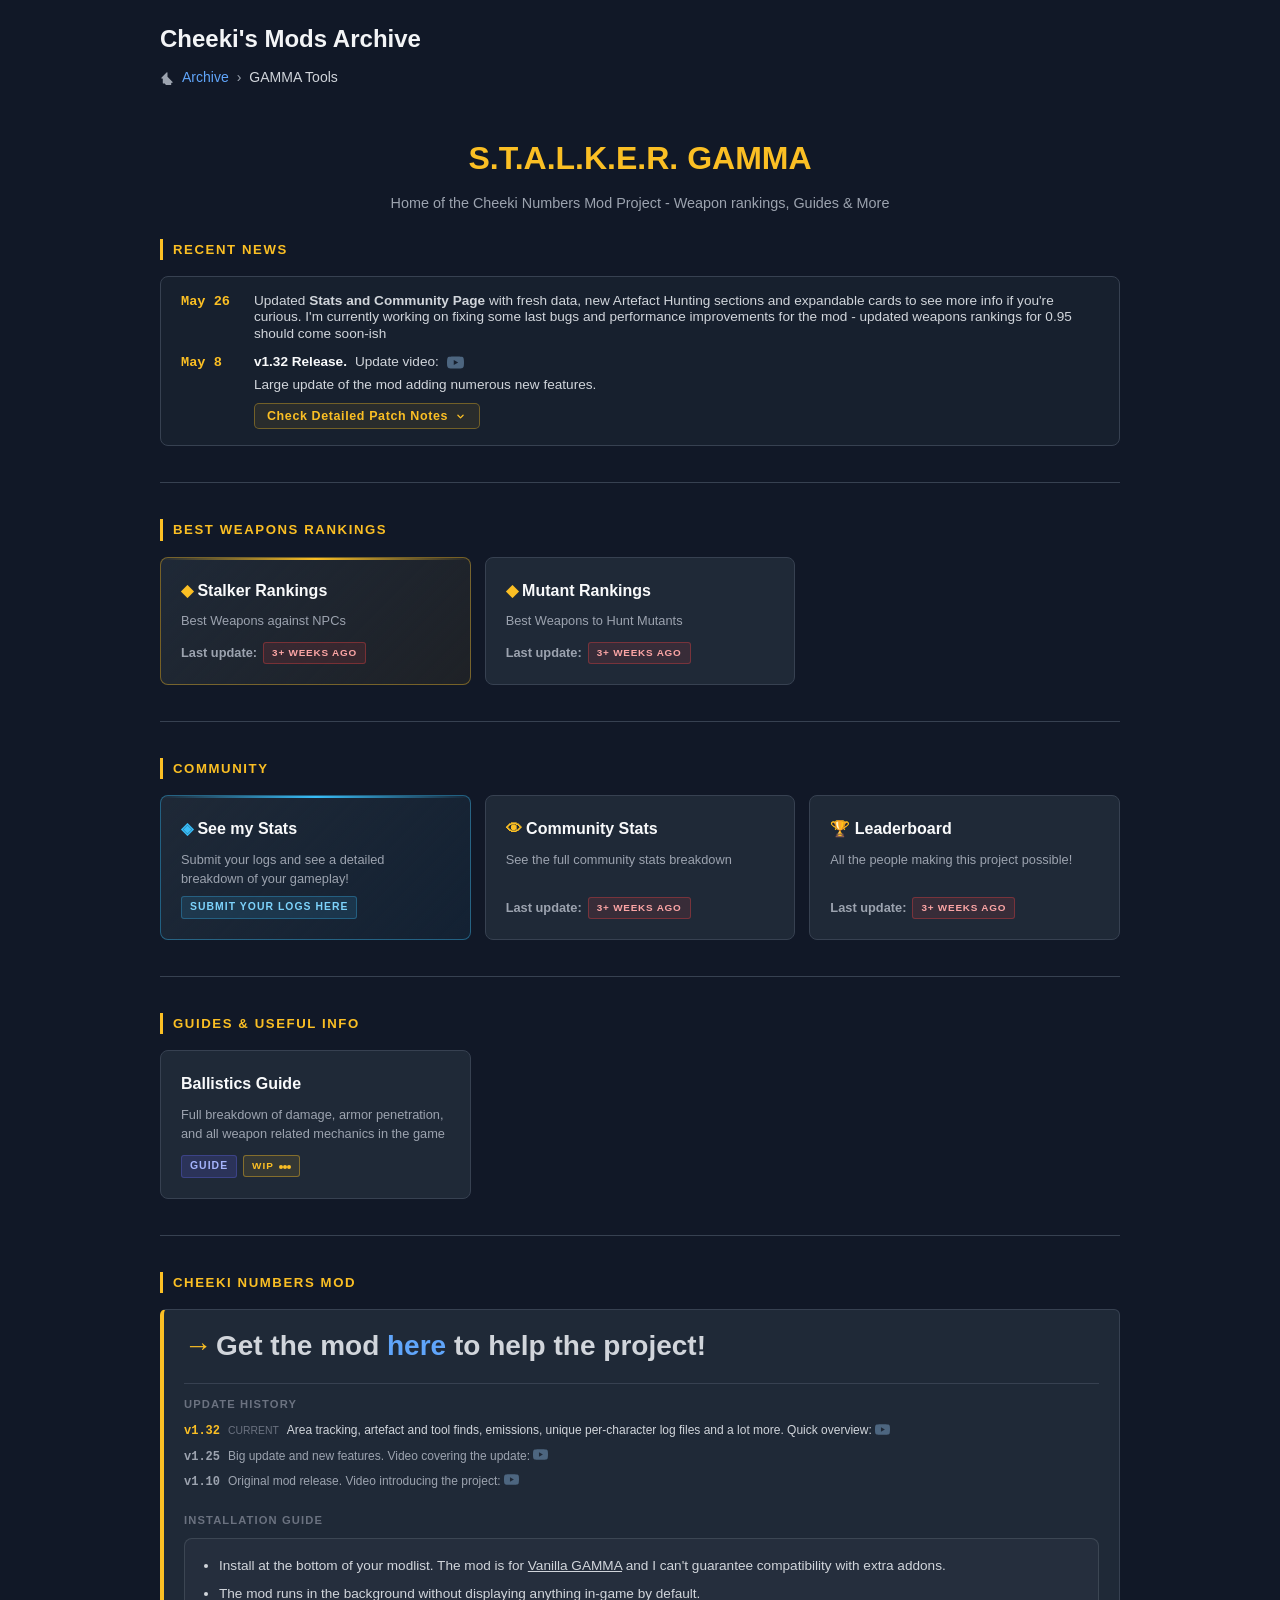
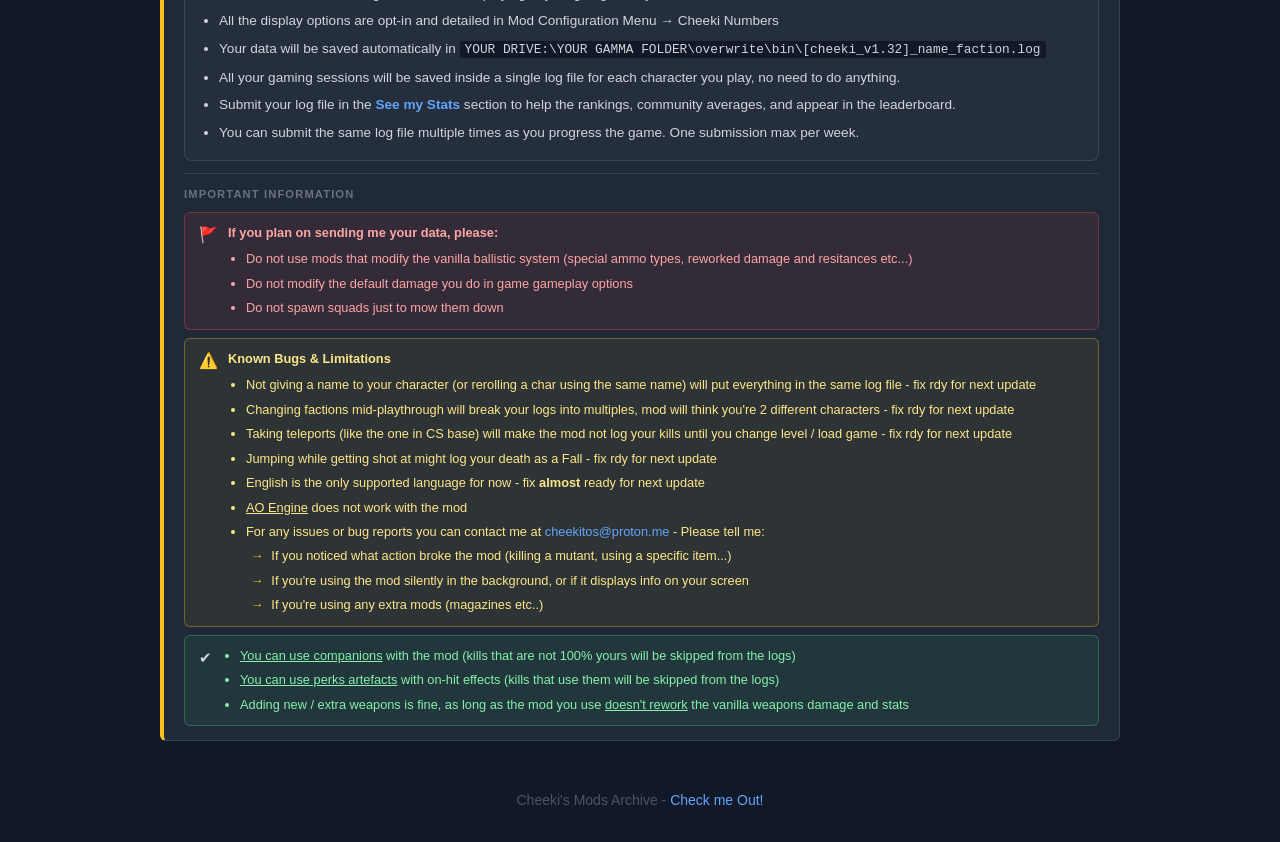
==== index.html @ b1bacf9c "Update index.html" ====
<!DOCTYPE html>

<!-- Update dates
     Line 469 – Stalker Rankings
     Line 476 – Mutant Rankings
     Line 498 – Community Stats
     Line 505 – Leaderboard -->

<html lang="en">
<head>
<meta charset="UTF-8">
<meta name="viewport" content="width=device-width, initial-scale=1.0">
<script>
  (function() {
    var url = new URL(window.location.href);
    if (!url.searchParams.has('v')) {
      url.searchParams.set('v', Date.now());
      window.location.replace(url.toString());
    }
  })();
</script>
<title>GAMMA Tools | Cheeki's Mods Archive</title>
<style>
  *, *::before, *::after { box-sizing: border-box; margin: 0; padding: 0; }

  html { scroll-behavior: smooth; }

  body {
    background: #111827;
    color: #f3f4f6;
    font-family: -apple-system, BlinkMacSystemFont, 'Segoe UI', Roboto, sans-serif;
    font-size: 14px;
    line-height: 1.6;
    min-height: 100vh;
    padding: 20px;
  }

  a { color: #60a5fa; text-decoration: none; transition: color 0.2s; }
  a:hover { color: #93c5fd; }

  .container { max-width: 960px; margin: 0 auto; }

  /* Site header */
  .page-header {
    display: flex;
    justify-content: space-between;
    align-items: center;
    margin-bottom: 8px;
    gap: 12px;
    flex-wrap: wrap;
  }
  .site-title {
    font-size: 1.5rem;
    font-weight: bold;
    color: #f3f4f6;
    text-decoration: none;
    transition: color 0.2s;
  }
  .site-title:hover { color: #fbbf24; }

  /* Breadcrumb */
  .breadcrumb {
    display: flex;
    align-items: center;
    gap: 8px;
    font-size: 0.875rem;
    margin-bottom: 24px;
    color: #9ca3af;
  }
  .breadcrumb a { color: #60a5fa; }
  .breadcrumb-sep { color: #9ca3af; }

  /* Hero */
  .hero {
    text-align: center;
    padding: 20px 0 24px;
  }
  .hero-title {
    font-size: 2rem;
    font-weight: bold;
    color: #fbbf24;
    margin-bottom: 8px;
  }
  .hero-sub {
    color: #9ca3af;
    font-size: 0.9rem;
    max-width: 500px;
    margin: 0 auto;
  }

  /* Section label */
  .section-label {
    font-size: 0.825rem;
    font-weight: 700;
    letter-spacing: 0.12em;
    text-transform: uppercase;
    color: #fbbf24;
    border-left: 3px solid #fbbf24;
    padding-left: 10px;
    margin-bottom: 16px;
  }

  .section-divider { border: none; border-top: 1px solid #374151; margin: 36px 0; }

  /* News Box */
  .news-box {
    background: rgba(31, 41, 55, 0.5);
    border: 1px solid #374151;
    border-radius: 8px;
    padding: 16px 20px;
    margin-bottom: 24px;
  }
  .news-list {
    list-style: none;
    display: grid;
    grid-template-columns: max-content 1fr; 
    gap: 12px 24px;
    align-items: baseline; 
  }
  .news-item {
    display: contents;
  }
  .news-date {
    font-family: monospace;
    color: #fbbf24;
    font-weight: bold;
    white-space: nowrap;
    font-size: 0.85rem;
    line-height: 1.2; 
  }
  .news-content {
    color: #d1d5db;
    font-size: 0.85rem;
    line-height: 1.2;
  }

  /* Card grid */
  .card-grid {
    display: grid;
    grid-template-columns: repeat(auto-fill, minmax(280px, 1fr));
    gap: 14px;
    margin-bottom: 8px;
  }

  .card {
    background: #1f2937;
    border: 1px solid #374151;
    border-radius: 8px;
    padding: 20px;
    display: flex;
    flex-direction: column;
    gap: 8px;
    transition: border-color 0.2s, background 0.2s, transform 0.15s;
    text-decoration: none;
    color: inherit;
    cursor: pointer;
  }
  .card:hover {
    border-color: #fbbf24;
    background: rgba(251,191,36,0.05);
    transform: translateY(-2px);
  }

  .card.featured-yellow {
    border-color: rgba(251,191,36,0.4);
    background: linear-gradient(135deg, #1f2937 0%, rgba(251,191,36,0.06) 100%);
    position: relative;
    overflow: hidden;
  }
  .card.featured-yellow::before {
    content: '';
    position: absolute;
    top: 0; left: 0; right: 0;
    height: 2px;
    background: linear-gradient(90deg, transparent, #fbbf24, transparent);
  }
  .card.featured-yellow:hover {
    border-color: #fbbf24;
    background: linear-gradient(135deg, rgba(251,191,36,0.08) 0%, rgba(251,191,36,0.12) 100%);
  }

  .card.featured {
    border-color: rgba(56,189,248,0.4);
    background: linear-gradient(135deg, #1f2937 0%, rgba(56,189,248,0.06) 100%);
    position: relative;
    overflow: hidden;
  }
  .card.featured::before {
    content: '';
    position: absolute;
    top: 0; left: 0; right: 0;
    height: 2px;
    background: linear-gradient(90deg, transparent, #38bdf8, transparent);
  }
  .card.featured:hover {
    border-color: #38bdf8;
    background: linear-gradient(135deg, rgba(56,189,248,0.08) 0%, rgba(56,189,248,0.12) 100%);
  }

  .card-title {
    font-size: 1rem;
    font-weight: 700;
    color: #f9fafb;
  }

  .card-desc {
    font-size: 0.8rem;
    color: #9ca3af;
    line-height: 1.5;
    flex: 1;
  }

  .card-tag {
    display: inline-flex;
    align-items: center;
    align-self: flex-start;
    font-size: 0.65rem;
    font-weight: 700;
    letter-spacing: 0.1em;
    text-transform: uppercase;
    padding: 2px 8px;
    border-radius: 3px;
  }
  .tag-weapons  { background: rgba(99,102,241,0.18); color: #a5b4fc; border: 1px solid rgba(99,102,241,0.3); }
  .tag-enemies  { background: rgba(239,68,68,0.15);  color: #fca5a5; border: 1px solid rgba(239,68,68,0.3); }
  .tag-community{ background: rgba(56,189,248,0.12); color: #7dd3fc; border: 1px solid rgba(56,189,248,0.3); }

  .info-box {
    background: #1f2937;
    border: 1px solid #374151;
    border-left: 4px solid #fbbf24;
    border-radius: 6px;
    padding: 14px 20px;
    margin-bottom: 16px;
    font-size: 0.875rem;
    color: #d1d5db;
  }

  .footer {
    text-align: center;
    color: #4b5563;
    font-size: 0.875rem;
    padding: 32px 0 12px;
  }

  .card-grid.three-col {
    grid-template-columns: repeat(3, 1fr);
  }

  @media (max-width: 600px) {
    .hero-title { font-size: 1.5rem; }
    .card-grid  { grid-template-columns: 1fr; }
    .card-grid.three-col { grid-template-columns: 1fr; }
    .news-list { grid-template-columns: 1fr; gap: 16px; }
    .news-item { display: block; }
    .news-date { display: block; margin-bottom: 4px; }
  }

  /* Big news entry */
  .news-item-big {
    grid-column: 1 / -1;
    background: linear-gradient(135deg, rgba(251,191,36,0.07) 0%, rgba(251,191,36,0.03) 100%);
    border: 1px solid rgba(251,191,36,0.35);
    border-left: 3px solid #fbbf24;
    border-radius: 6px;
    padding: 14px 16px;
    display: flex;
    flex-direction: column;
    gap: 10px;
  }
  .news-item-big .news-big-header {
    display: flex;
    align-items: baseline;
    gap: 12px;
    flex-wrap: wrap;
  }
  .news-item-big .news-date {
    font-size: 0.85rem;
  }
  .news-big-title {
    font-weight: 700;
    font-size: 0.9rem;
    color: #f9fafb;
  }
  .news-big-badge {
    font-size: 0.62rem;
    font-weight: 700;
    letter-spacing: 0.1em;
    text-transform: uppercase;
    padding: 2px 8px;
    border-radius: 3px;
    background: rgba(251,191,36,0.15);
    color: #fbbf24;
    border: 1px solid rgba(251,191,36,0.4);
    white-space: nowrap;
  }
  .news-big-body {
    font-size: 0.82rem;
    color: #d1d5db;
    line-height: 1.55;
  }
  .news-big-body p {
    margin-bottom: 8px;
  }
  .news-big-cols {
    display: grid;
    grid-template-columns: 1fr 1fr;
    gap: 10px;
    margin-top: 4px;
  }
  .news-big-col-label {
    font-size: 0.68rem;
    font-weight: 700;
    letter-spacing: 0.1em;
    text-transform: uppercase;
    color: #6b7280;
    margin-bottom: 6px;
  }
  .news-big-col ul {
    padding-left: 14px;
    display: flex;
    flex-direction: column;
    gap: 3px;
    font-size: 0.8rem;
    color: #d1d5db;
  }
  .news-big-alert {
    background: rgba(251,191,36,0.06);
    border: 1px solid rgba(251,191,36,0.25);
    border-radius: 4px;
    padding: 8px 12px;
    font-size: 0.8rem;
    color: #fde68a;
    line-height: 1.5;
  }
  @media (max-width: 600px) {
    .news-big-cols { grid-template-columns: 1fr; }
  }

  .last-updated-badge {
    display: inline-flex;
    align-items: center;
    gap: 5px;
    font-size: 0.62rem;
    font-weight: 700;
    letter-spacing: 0.08em;
    text-transform: uppercase;
    padding: 2px 8px;
    border-radius: 3px;
    align-self: flex-start;
  }
  .last-updated-badge.fresh   { background: rgba(74,222,128,0.1);  color: #86efac; border: 1px solid rgba(74,222,128,0.35); }
  .last-updated-badge.recent  { background: rgba(251,191,36,0.1);  color: #fbbf24; border: 1px solid rgba(251,191,36,0.4); }
  .last-updated-badge.aging   { background: rgba(251,146,60,0.1);  color: #fdba74; border: 1px solid rgba(251,146,60,0.35); }
  .last-updated-badge.stale   { background: rgba(239,68,68,0.12);  color: #fca5a5; border: 1px solid rgba(239,68,68,0.35); }

  .wip-badge {
    display: inline-flex;
    align-items: center;
    gap: 5px;
    font-size: 0.62rem;
    font-weight: 700;
    letter-spacing: 0.1em;
    text-transform: uppercase;
    padding: 2px 8px;
    border-radius: 3px;
    background: rgba(251,191,36,0.1);
    color: #fbbf24;
    border: 1px solid rgba(251,191,36,0.4);
    align-self: flex-start;
  }

  .wip-dots span {
    width: 4px;
    height: 4px;
    border-radius: 50%;
    background: #fbbf24;
    display: inline-block;
    animation: wip-pulse 1.2s ease-in-out infinite;
  }
  .wip-dots span:nth-child(2) { animation-delay: 0.2s; }
  .wip-dots span:nth-child(3) { animation-delay: 0.4s; }

  @keyframes wip-pulse {
    0%, 80%, 100% { opacity: 0.2; transform: scale(0.8); }
    40%            { opacity: 1;   transform: scale(1); }
  }

  .social-icon { color: #4d6680; display: inline-flex; align-items: center; transition: color 0.2s, transform 0.2s; vertical-align: -0.2em; }
  .social-icon:hover { transform: scale(1.1); }
  .social-icon.yt:hover { color: #ef4444; }
  .social-icon svg { width: 1.25em; height: 1.25em; fill: currentColor; }

</style>
</head>
<body>
<div class="container">

  <div class="page-header">
    <a class="site-title" href="https://cheeki.zone">Cheeki's Mods Archive</a>
  </div>

  <nav class="breadcrumb" aria-label="Breadcrumb">
    <svg fill="currentColor" viewBox="0 0 20 20" width="14" height="14" style="flex-shrink:0">
      <path d="M10.707 2.293a1 1 0 00-1.414 0l-7 7a1 1 0 001.414 1.414L4 10.414V17a1 1 0 001 1h2a1 1 0 001 1v2a1 1 0 011-1h2a1 1 0 011 1v2a1 1 0 001 1h2a1 1 0 001-1v-6.586l.293.293a1 1 0 001.414-1.414l-7-7z"/>
    </svg>
    <a href="https://cheeki.zone">Archive</a>
    <span class="breadcrumb-sep">›</span>
    <span style="color:#d1d5db;">GAMMA Tools</span>
  </nav>

  <div class="hero">
    <h1 class="hero-title">S.T.A.L.K.E.R. GAMMA</h1>
    <p class="hero-sub">Home of the Cheeki Numbers Mod Project - Weapon rankings, Guides &amp; More</p>
  </div>

  <div class="section-label">Recent News</div>
  <div class="news-box">
    <ul class="news-list">
      <li class="news-item">
        <span class="news-date">May 26</span>
        <span class="news-content">Updated <strong>Stats and Community Page</strong> with fresh data, new Artefact Hunting sections and expandable cards to see more info if you're curious. I'm currently working on fixing some last bugs and performance improvements for the mod - updated weapons rankings for 0.95 should come soon-ish</span>
      </li>
      <li class="news-item">
        <span class="news-date">May 8</span>
        <span class="news-content">
          <span style="display:flex; align-items:center; gap:8px; flex-wrap:wrap;">
            <strong style="color:#f9fafb;">v1.32 Release.</strong> Update video: <a href="https://youtu.be/EW-v1CL9yAA" target="_blank" rel="noopener noreferrer" class="social-icon yt"><svg viewBox="0 0 24 24" xmlns="http://www.w3.org/2000/svg"><path d="M23.498 6.186a3.016 3.016 0 0 0-2.122-2.136C19.505 3.545 12 3.545 12 3.545s-7.505 0-9.377.505A3.017 3.017 0 0 0 .502 6.186C0 8.07 0 12 0 12s0 3.93.502 5.814a3.016 3.016 0 0 0 2.122 2.136c1.871.505 9.376.505 9.376.505s7.505 0 9.377-.505a3.015 3.015 0 0 0 2.122-2.136C24 15.93 24 12 24 12s0-3.93-.502-5.814zM9.545 15.568V8.432L15.818 12l-6.273 3.568z"/></svg></a>
          </span>
          <span style="display:block; margin-top:6px;">Large update of the mod adding numerous new features.</span>
          <button onclick="(function(btn){var el=document.getElementById('patch-notes-may8');var open=el.style.display!=='none';el.style.display=open?'none':'block';btn.querySelector('.patch-toggle-arrow').style.transform=open?'rotate(0deg)':'rotate(180deg)';})(this)" style="display:inline-flex;align-items:center;gap:6px;margin-top:10px;background:rgba(251,191,36,0.08);border:1px solid rgba(251,191,36,0.35);border-radius:5px;padding:5px 12px;color:#fbbf24;font-size:0.78rem;font-weight:700;letter-spacing:0.05em;cursor:pointer;transition:background 0.2s;" onmouseover="this.style.background='rgba(251,191,36,0.16)'" onmouseout="this.style.background='rgba(251,191,36,0.08)'">
            <span class="patch-toggle-text">Check Detailed Patch Notes</span>
            <svg class="patch-toggle-arrow" width="13" height="13" viewBox="0 0 20 20" fill="currentColor" style="transition:transform 0.25s;flex-shrink:0;"><path fill-rule="evenodd" d="M5.293 7.293a1 1 0 011.414 0L10 10.586l3.293-3.293a1 1 0 111.414 1.414l-4 4a1 1 0 01-1.414 0l-4-4a1 1 0 010-1.414z" clip-rule="evenodd"/></svg>
          </button>
          <div id="patch-notes-may8" style="display:none; margin-top:8px;">
            <div>
              <strong style="color:#f9fafb;">The mod now tracks and logs:</strong>
              <ul style="margin-top:6px; padding-left:18px; display:flex; flex-direction:column; gap:6px; font-size:0.85rem;">
                <li>Faction Played &amp; Player Name</li>
                <li>Areas visited and time spent in them</li>
                <li>Coordinates of every important action (will make heatmaps of activity possible)</li>
                <li>Artefact Finds &amp; Emissions Survived</li>
                <li>How long it took you to find tools for the first time (and where you found them)</li>
                <li>How long you spend time healing around campfires</li>
              </ul>
            </div>
            <div style="margin-top:8px;">
              <strong style="color:#f9fafb;">Added new safeties for better data collection:</strong>
              <ul style="margin-top:6px; padding-left:18px; display:flex; flex-direction:column; gap:6px; font-size:0.85rem;">
                <li>Kills with perks artefacts on-hit effects are ignored from the logs (so you can use artefacts freely with the mod now)</li>
                <li>Kills with the help of companions are ignored from the logs (so you can play freely with companions)</li>
              </ul>
            </div>
            <div style="margin-top:8px; background:rgba(251,191,36,0.07); border:1px solid rgba(251,191,36,0.35); border-radius:6px; padding:10px 14px; color:#fde68a; line-height:1.6;">
              <strong>IMPORTANT -</strong> The mod will create a new, unique log file for each character you play, not everything is merged inside the same file anymore. Update to this new version so you can start logging all the new extra data. The 'See my Stats' and 'Community' page will be updated to support all the new stuff soon (it's a lot so gimme like 2 weeks xD).
            </div>
          </div>
        </span>
      </li>	  
    </ul>
  </div>

  <hr class="section-divider">

  <div class="section-label">Best Weapons Rankings</div>
  <div class="card-grid">
    <a class="card featured-yellow" href="GAMMA/stalkers_rankings.html">
      <div class="card-title"><span style="color:#fbbf24;">◆</span> Stalker Rankings</div>
      <p class="card-desc">Best Weapons against NPCs</p>
      <div style="display:inline-flex; align-items:center; gap:6px; flex-wrap:wrap; margin-top:4px;">
        <span style="color:#9ca3af; font-size:0.8rem; font-weight:600;">Last update:</span> <span class="last-updated-badge" data-lastupdate="2026-04-26"></span>
      </div>
    </a>
    <a class="card" href="GAMMA/mutants_rankings.html">
      <div class="card-title"><span style="color:#fbbf24;">◆</span> Mutant Rankings</div>
      <p class="card-desc">Best Weapons to Hunt Mutants</p>
      <div style="display:inline-flex; align-items:center; gap:6px; flex-wrap:wrap; margin-top:4px;">
        <span style="color:#9ca3af; font-size:0.8rem; font-weight:600;">Last update:</span> <span class="last-updated-badge" data-lastupdate="2026-04-26"></span>
      </div>
    </a>
  </div>

  <hr class="section-divider">

  <div class="section-label">Community</div>
  <div class="card-grid">
    <a class="card featured" href="GAMMA/submit_stats.html">
      <div class="card-title"><span style="color:#38bdf8;">◈</span> See my Stats</div>
      <p class="card-desc">Submit your logs and see a detailed breakdown of your gameplay!</p>
      <span class="card-tag tag-community">Submit your logs here</span>
    </a>
    <a class="card" href="GAMMA/submit_stats.html#community">
      <div class="card-title"><span style="color:#fbbf24;">👁</span> Community Stats</div>
      <p class="card-desc">See the full community stats breakdown</p>
      <div style="display:inline-flex; align-items:center; gap:6px; flex-wrap:wrap; margin-top:4px;">
        <span style="color:#9ca3af; font-size:0.8rem; font-weight:600;">Last update:</span> <span class="last-updated-badge" data-lastupdate="2026-06-04"></span>
      </div>
    </a>
    <a class="card" href="GAMMA/kills_leaderboard.html">
      <div class="card-title">🏆 Leaderboard</div>
      <p class="card-desc">All the people making this project possible!</p>
      <div style="display:inline-flex; align-items:center; gap:6px; flex-wrap:wrap; margin-top:4px;">
        <span style="color:#9ca3af; font-size:0.8rem; font-weight:600;">Last update:</span> <span class="last-updated-badge" data-lastupdate="2026-06-14"></span>
      </div>
    </a>
  </div>

  <hr class="section-divider">

  <div class="section-label">Guides &amp; Useful Info</div>
  <div class="card-grid three-col">
    <a class="card" href="GAMMA/ballistics_guide.html">
      <div class="card-title">Ballistics Guide</div>
      <p class="card-desc">Full breakdown of damage, armor penetration, and all weapon related mechanics in the game</p>
      <div style="display:inline-flex; align-items:center; gap:6px; flex-wrap:wrap; margin-top:4px;">
        <span class="card-tag tag-weapons">Guide</span>
        <span class="wip-badge">WIP <span class="wip-dots"><span></span><span></span><span></span></span></span>
      </div>
    </a>


  </div>

  <hr class="section-divider">

  <div class="section-label">Cheeki Numbers Mod</div>
  <div class="info-box">
   <span style="color:#fbbf24; font-weight:700; font-size:2em;">→</span> <span style="font-size:2em; font-weight:700;">Get the mod <a href="https://drive.google.com/file/d/15xa6RmX6s22eZqAJKA4pwDvasZFdGoZx/view" target="_blank" rel="noopener noreferrer">here</a> to help the project!</span>
    
    <div style="margin-top:14px; border-top:1px solid #374151; padding-top:12px;">
      <div style="font-size:0.7rem; font-weight:700; letter-spacing:0.1em; text-transform:uppercase; color:#6b7280; margin-bottom:8px;">Update History</div>
      <div style="display:flex; flex-direction:column; gap:5px; font-size:0.75rem;">
        <div style="display:flex; align-items:baseline; gap:8px;">
          <span style="font-family:monospace; color:#fbbf24; font-weight:700; white-space:nowrap; flex-shrink:0;">v1.32</span>
          <span style="color:#6b7280; font-size:0.65rem; flex-shrink:0;">CURRENT</span>
          <span style="color:#d1d5db;">Area tracking, artefact and tool finds, emissions, unique per-character log files and a lot more. Quick overview: <a href="https://youtu.be/EW-v1CL9yAA" target="_blank" rel="noopener noreferrer" class="social-icon yt"><svg viewBox="0 0 24 24" xmlns="http://www.w3.org/2000/svg"><path d="M23.498 6.186a3.016 3.016 0 0 0-2.122-2.136C19.505 3.545 12 3.545 12 3.545s-7.505 0-9.377.505A3.017 3.017 0 0 0 .502 6.186C0 8.07 0 12 0 12s0 3.93.502 5.814a3.016 3.016 0 0 0 2.122 2.136c1.871.505 9.376.505 9.376.505s7.505 0 9.377-.505a3.015 3.015 0 0 0 2.122-2.136C24 15.93 24 12 24 12s0-3.93-.502-5.814zM9.545 15.568V8.432L15.818 12l-6.273 3.568z"/></svg></a></span>
        </div>
        <div style="display:flex; align-items:baseline; gap:8px;">
          <span style="font-family:monospace; color:#9ca3af; font-weight:700; white-space:nowrap; flex-shrink:0;">v1.25</span>
          <span style="color:#9ca3af;">Big update and new features. Video covering the update: <a href="https://youtu.be/0cT7BxtG91o" target="_blank" rel="noopener noreferrer" class="social-icon yt"><svg viewBox="0 0 24 24" xmlns="http://www.w3.org/2000/svg"><path d="M23.498 6.186a3.016 3.016 0 0 0-2.122-2.136C19.505 3.545 12 3.545 12 3.545s-7.505 0-9.377.505A3.017 3.017 0 0 0 .502 6.186C0 8.07 0 12 0 12s0 3.93.502 5.814a3.016 3.016 0 0 0 2.122 2.136c1.871.505 9.376.505 9.376.505s7.505 0 9.377-.505a3.015 3.015 0 0 0 2.122-2.136C24 15.93 24 12 24 12s0-3.93-.502-5.814zM9.545 15.568V8.432L15.818 12l-6.273 3.568z"/></svg></a></span>
        </div>
        <div style="display:flex; align-items:baseline; gap:8px;">
          <span style="font-family:monospace; color:#9ca3af; font-weight:700; white-space:nowrap; flex-shrink:0;">v1.10</span>
          <span style="color:#9ca3af;">Original mod release. Video introducing the project: <a href="https://youtu.be/nmAGffCVS8E" target="_blank" rel="noopener noreferrer" class="social-icon yt"><svg viewBox="0 0 24 24" xmlns="http://www.w3.org/2000/svg"><path d="M23.498 6.186a3.016 3.016 0 0 0-2.122-2.136C19.505 3.545 12 3.545 12 3.545s-7.505 0-9.377.505A3.017 3.017 0 0 0 .502 6.186C0 8.07 0 12 0 12s0 3.93.502 5.814a3.016 3.016 0 0 0 2.122 2.136c1.871.505 9.376.505 9.376.505s7.505 0 9.377-.505a3.015 3.015 0 0 0 2.122-2.136C24 15.93 24 12 24 12s0-3.93-.502-5.814zM9.545 15.568V8.432L15.818 12l-6.273 3.568z"/></svg></a></span>
        </div>
      </div>
    </div>

    <div style="font-size:0.7rem; font-weight:700; letter-spacing:0.1em; text-transform:uppercase; color:#6b7280; margin-top:20px; margin-bottom:8px;">Installation Guide</div>
    <div style="background:rgba(156, 163, 175, 0.05); border:1px solid rgba(156, 163, 175, 0.2); border-radius:8px; padding:16px;">
      <ul style="padding-left:18px; display:flex; flex-direction:column; gap:6px; font-size: 0.85rem;">
        <li>Install at the bottom of your modlist. The mod is for <u>Vanilla GAMMA</u> and I can't guarantee compatibility with extra addons.</li>
        <li>The mod runs in the background without displaying anything in-game by default.</li> 
		<li>All the display options are opt-in and detailed in Mod Configuration Menu → Cheeki Numbers</li>
        <li>Your data will be saved automatically in <code style="background:#111827;padding:1px 5px;border-radius:3px;font-size:0.8rem;">YOUR DRIVE:\YOUR GAMMA FOLDER\overwrite\bin\[cheeki_v1.32]_name_faction.log</code></li>
        <li>All your gaming sessions will be saved inside a single log file for each character you play, no need to do anything.</li>
        <li>Submit your log file in the <a href="GAMMA/submit_stats.html" target="_blank" rel="noopener noreferrer"><b>See my Stats</b></a> section to help the rankings, community averages, and appear in the leaderboard.</li>
        <li>You can submit the same log file multiple times as you progress the game. One submission max per week.</li>
      </ul>
    </div>

    <div style="border-top:1px solid #374151; margin-top:12px;"></div>
    <div style="font-size:0.7rem; font-weight:700; letter-spacing:0.1em; text-transform:uppercase; color:#6b7280; margin-top:12px; margin-bottom:8px;">Important Information</div>
    <div style="margin-top:0; background:rgba(239,68,68,0.1); border:1px solid rgba(239,68,68,0.35); border-radius:6px; padding:10px 14px; display:flex; gap:10px; align-items:flex-start;">
      <span style="font-size:1.1em; flex-shrink:0;">🚩</span>
      <div style="color:#fca5a5; font-size:0.8rem; line-height:1.6;">
        <strong>If you plan on sending me your data, please:</strong>
        <ul style="margin-top:6px; padding-left:18px; display:flex; flex-direction:column; gap:4px;">
          <li>Do not use mods that modify the vanilla ballistic system (special ammo types, reworked damage and resitances etc...)</li>
		  <li>Do not modify the default damage you do in game gameplay options</li>
          <li>Do not spawn squads just to mow them down</li>
        </ul>
      </div>
    </div>
    <div style="margin-top:8px; background:rgba(251,191,36,0.07); border:1px solid rgba(251,191,36,0.35); border-radius:6px; padding:10px 14px; display:flex; gap:10px; align-items:flex-start;">
      <span style="font-size:1.1em; flex-shrink:0;">⚠️</span>
      <div style="color:#fde68a; font-size:0.8rem; line-height:1.6;">
        <strong>Known Bugs & Limitations</strong>
        <ul style="margin-top:6px; padding-left:18px; display:flex; flex-direction:column; gap:4px;">
		  <li>Not giving a name to your character (or rerolling a char using the same name) will put everything in the same log file - fix rdy for next update</li>
		  <li>Changing factions mid-playthrough will break your logs into multiples, mod will think you're 2 different characters - fix rdy for next update</li>
		  <li>Taking teleports (like the one in CS base) will make the mod not log your kills until you change level / load game - fix rdy for next update</li>
		  <li>Jumping while getting shot at might log your death as a Fall - fix rdy for next update </li>
		  <li>English is the only supported language for now - fix <b>almost</b> ready for next update</li>
          <li><u>AO Engine</u> does not work with the mod</li>
          <li>For any issues or bug reports you can contact me at <a href="mailto:cheekitos@proton.me">cheekitos@proton.me</a> - Please tell me:
            <ul style="margin-top:4px; padding-left:5px; display:flex; flex-direction:column; gap:4px; list-style: none; color: #fde68a;">
              <li><span style="color:#fbbf24; margin-right:4px;">→</span> If you noticed what action broke the mod (killing a mutant, using a specific item...)</li>
              <li><span style="color:#fbbf24; margin-right:4px;">→</span> If you're using the mod silently in the background, or if it displays info on your screen</li>
              <li><span style="color:#fbbf24; margin-right:4px;">→</span> If you're using any extra mods (magazines etc..)</li>
            </ul>
          </li>
        </ul>
      </div>
    </div>
    <div style="margin-top:8px; background:rgba(74,222,128,0.08); border:1px solid rgba(74,222,128,0.3); border-radius:6px; padding:10px 14px; display:flex; gap:10px; align-items:flex-start;">
      <span style="font-size:1.1em; flex-shrink:0;">✔</span>
      <div style="color:#86efac; font-size:0.8rem; line-height:1.6;">
        <ul style="padding-left:18px; display:flex; flex-direction:column; gap:4px;">
          <li><u>You can use companions</u> with the mod (kills that are not 100% yours will be skipped from the logs)</li>
		  <li><u>You can use perks artefacts</u> with on-hit effects (kills that use them will be skipped from the logs)</li>
		  <li>Adding new / extra weapons is fine, as long as the mod you use <u>doesn't rework</u> the vanilla weapons damage and stats</li>
        </ul>
      </div>
    </div>
  </div>

  <footer class="footer">
    Cheeki's Mods Archive - <a href="https://linktr.ee/cheekibreekii" target="_blank" rel="noopener noreferrer">Check me Out!</a>
  </footer>

</div>

<script>


  // ─── Last Updated Badges ──────────────────────────────────────────────────

  function renderLastUpdatedBadges() {
    var badges = document.querySelectorAll('.last-updated-badge[data-lastupdate]');
    var today = new Date();
    today.setHours(0, 0, 0, 0);

    badges.forEach(function(el) {
      var parts = el.dataset.lastupdate.split('-');
      var updated = new Date(parts[0], parts[1] - 1, parts[2]);
      updated.setHours(0, 0, 0, 0);
      var daysDiff = Math.round((today - updated) / (1000 * 60 * 60 * 24));

      var label, cls;
      if (daysDiff === 0)       { label = 'Today';          cls = 'fresh';  }
      else if (daysDiff === 1)  { label = 'Yesterday';      cls = 'fresh';  }
      else if (daysDiff === 2)  { label = '2 Days Ago';     cls = 'fresh';  }
      else if (daysDiff === 3)  { label = '3 Days Ago';     cls = 'fresh';  }
      else if (daysDiff <= 7)   { label = 'This Week';      cls = 'fresh';  }
      else if (daysDiff <= 14)  { label = 'Last Week';      cls = 'recent'; }
      else if (daysDiff <= 21)  { label = '2 Weeks Ago';    cls = 'aging';  }
      else                      { label = '3+ Weeks Ago';   cls = 'stale';  }

      el.textContent = label;
      el.className = 'last-updated-badge ' + cls;
    });
  }
  renderLastUpdatedBadges();
</script>
</body>
</html>
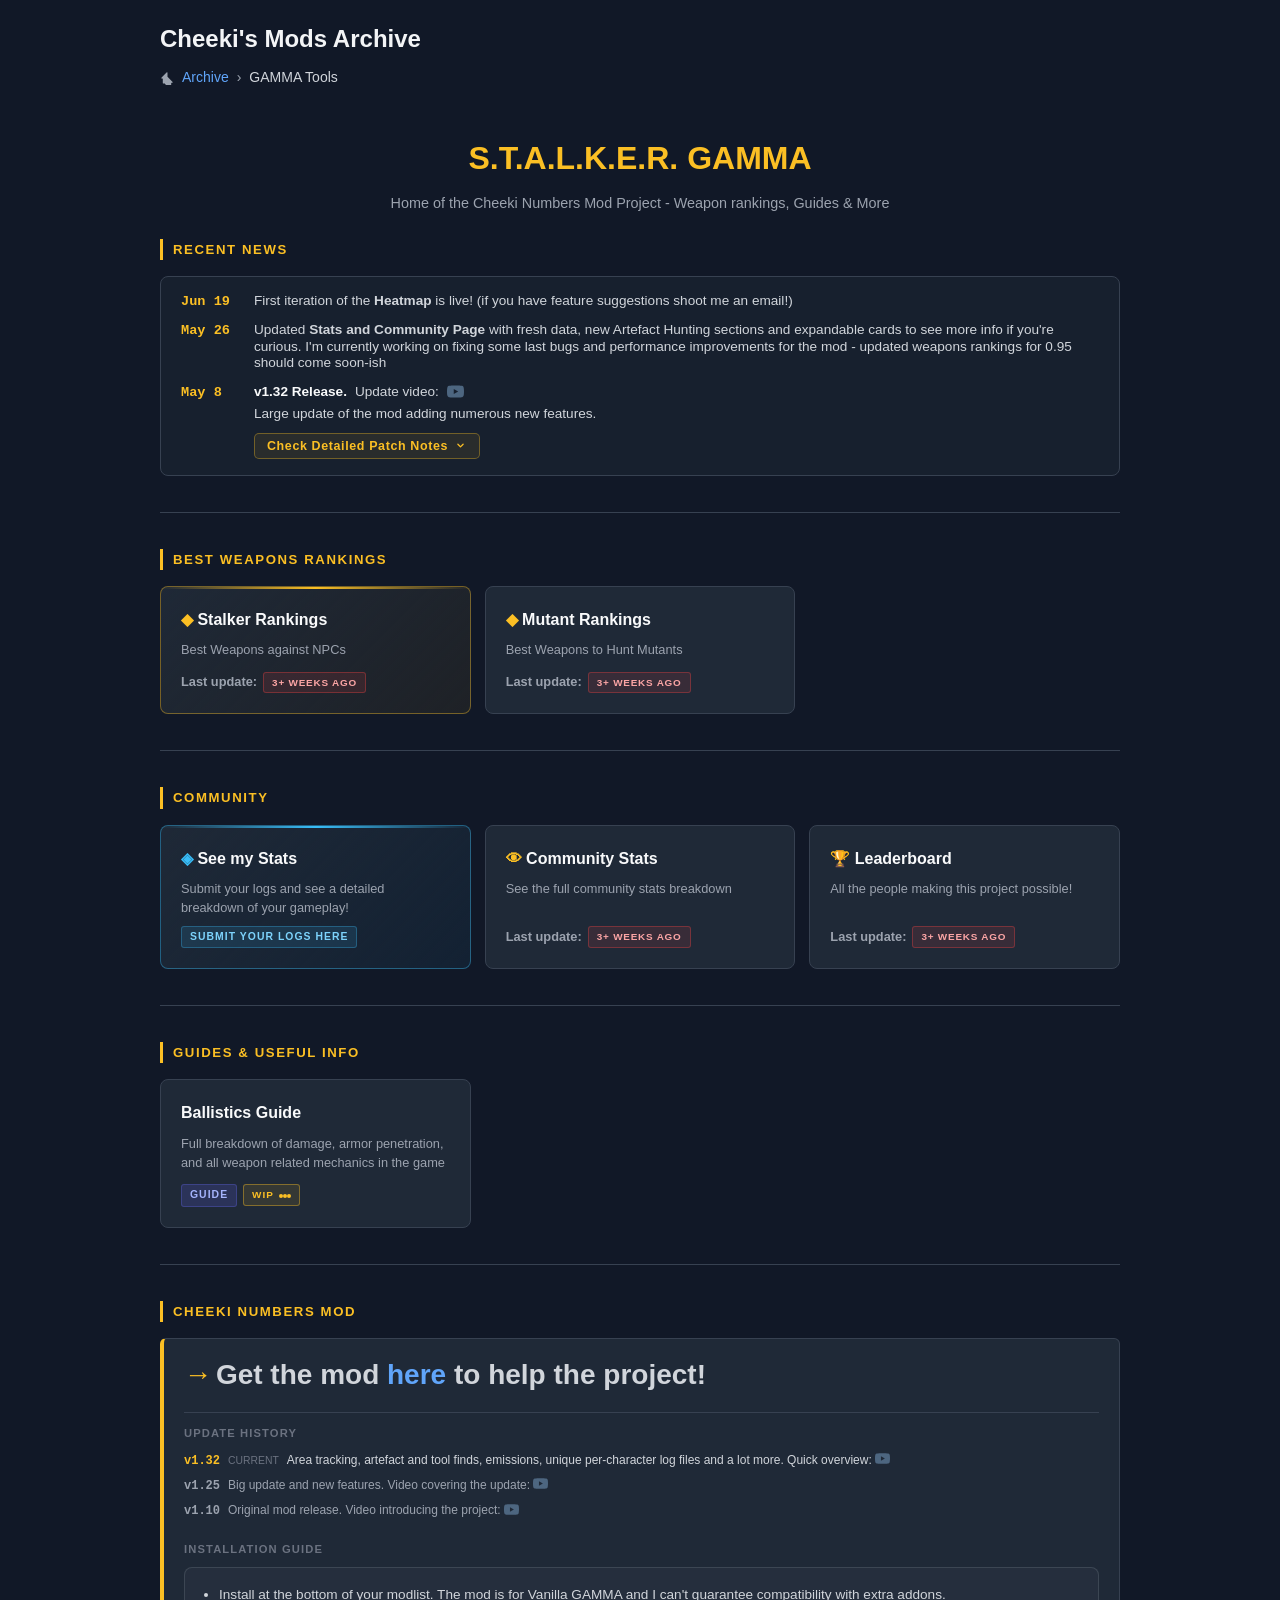
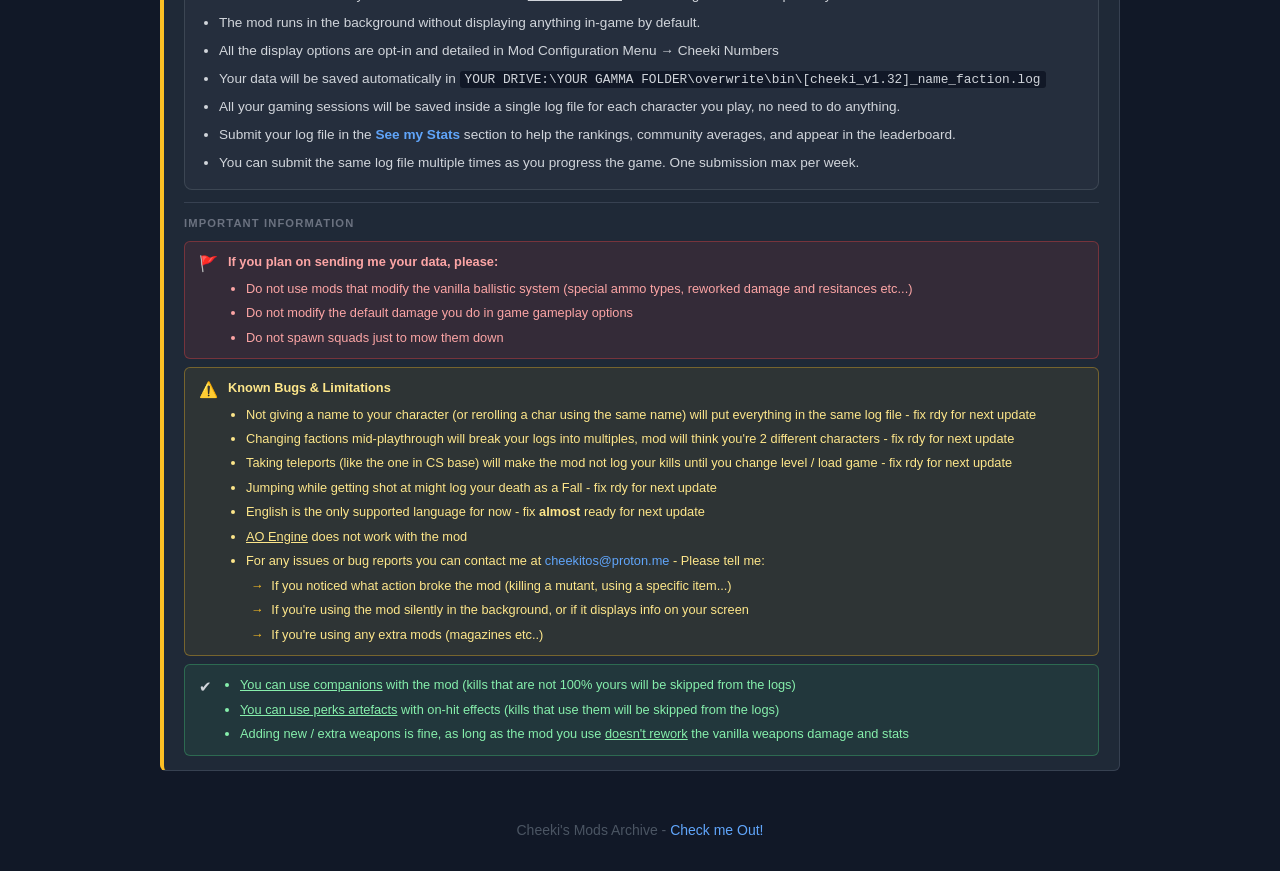
==== commit 9a1c85a0: "Update index.html" ====
--- a/index.html
+++ b/index.html
@@ -417,6 +417,10 @@
   <div class="section-label">Recent News</div>
   <div class="news-box">
     <ul class="news-list">
+      <li class="news-item">
+        <span class="news-date">Jun 19</span>
+        <span class="news-content">First iteration of the <strong>Heatmap</strong> is live! (if you have feature suggestions shoot me an email!)</span>
+      </li>
       <li class="news-item">
         <span class="news-date">May 26</span>
         <span class="news-content">Updated <strong>Stats and Community Page</strong> with fresh data, new Artefact Hunting sections and expandable cards to see more info if you're curious. I'm currently working on fixing some last bugs and performance improvements for the mod - updated weapons rankings for 0.95 should come soon-ish</span>
@@ -493,7 +497,7 @@
       <div class="card-title"><span style="color:#fbbf24;">👁</span> Community Stats</div>
       <p class="card-desc">See the full community stats breakdown</p>
       <div style="display:inline-flex; align-items:center; gap:6px; flex-wrap:wrap; margin-top:4px;">
-        <span style="color:#9ca3af; font-size:0.8rem; font-weight:600;">Last update:</span> <span class="last-updated-badge" data-lastupdate="2026-06-04"></span>
+        <span style="color:#9ca3af; font-size:0.8rem; font-weight:600;">Last update:</span> <span class="last-updated-badge" data-lastupdate="2026-06-16"></span>
       </div>
     </a>
     <a class="card" href="GAMMA/kills_leaderboard.html">
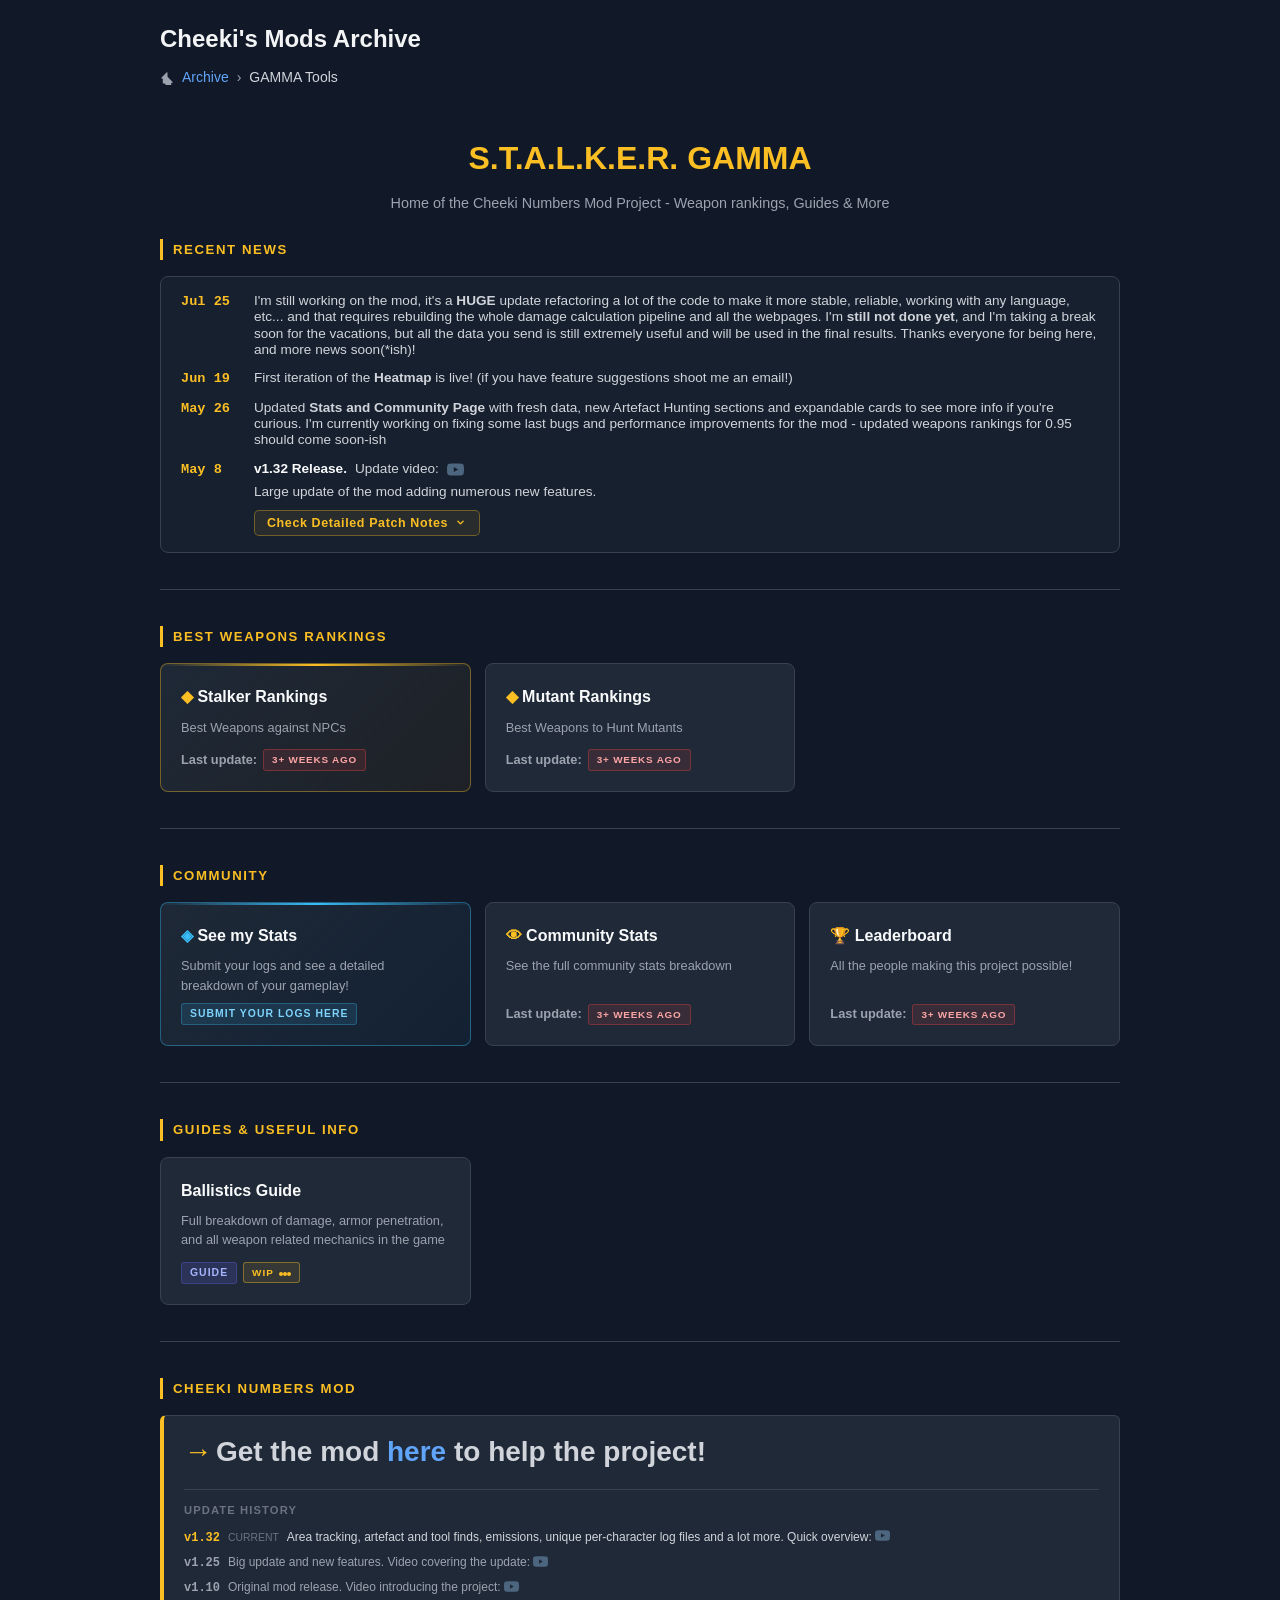
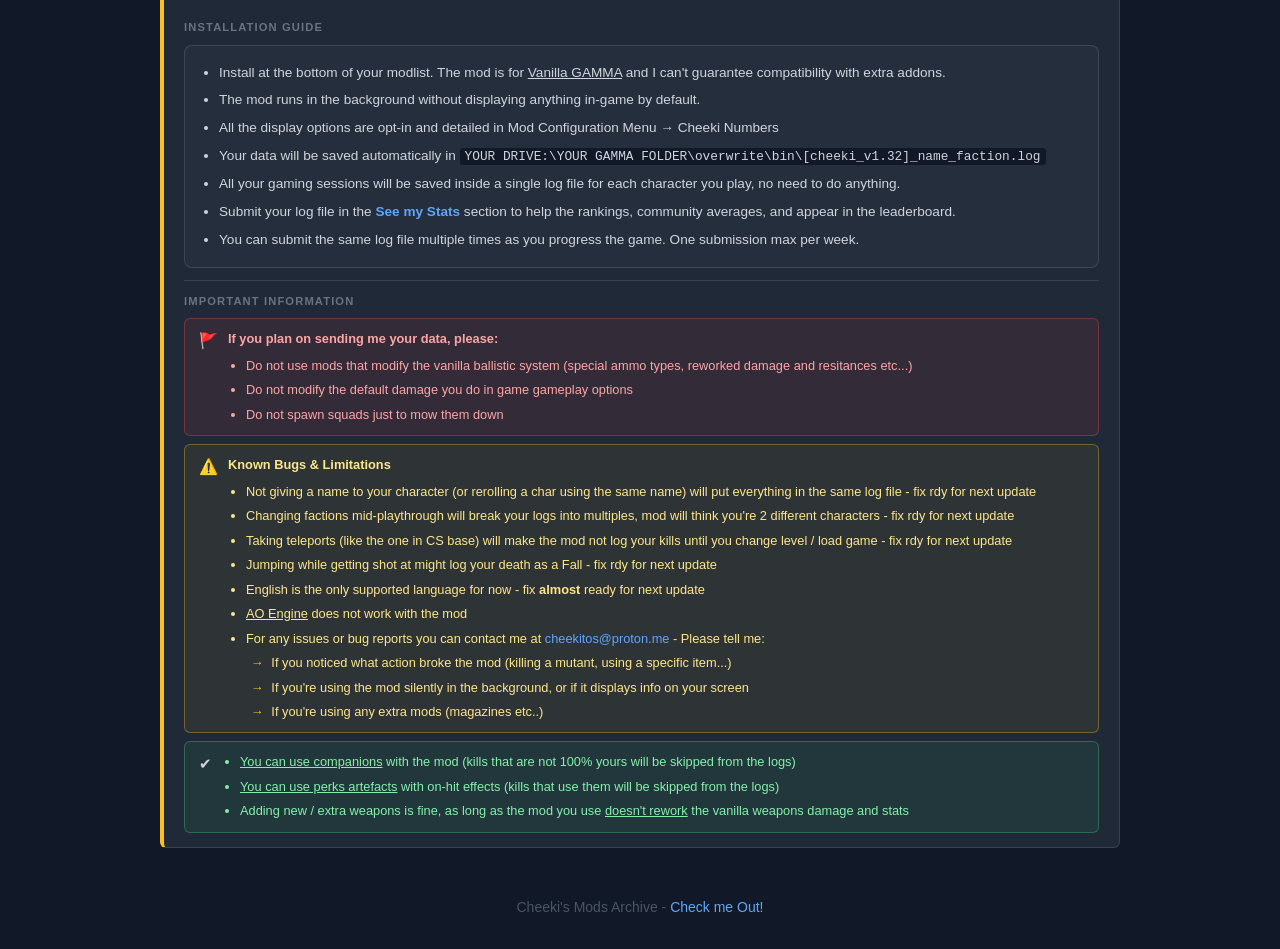
==== commit 3aedc864: "Update index.html" ====
--- a/index.html
+++ b/index.html
@@ -417,6 +417,10 @@
   <div class="section-label">Recent News</div>
   <div class="news-box">
     <ul class="news-list">
+      <li class="news-item">
+        <span class="news-date">Jul 25</span>
+        <span class="news-content">I'm still working on the mod, it's a <strong>HUGE</strong> update refactoring a lot of the code to make it more stable, reliable, working with any language, etc... and that requires rebuilding the whole damage calculation pipeline and all the webpages. I'm <strong>still not done yet</strong>, and I'm taking a break soon for the vacations, but all the data you send is still extremely useful and will be used in the final results. Thanks everyone for being here, and more news soon(*ish)!</span>
+      </li>
       <li class="news-item">
         <span class="news-date">Jun 19</span>
         <span class="news-content">First iteration of the <strong>Heatmap</strong> is live! (if you have feature suggestions shoot me an email!)</span>
@@ -497,14 +501,14 @@
       <div class="card-title"><span style="color:#fbbf24;">👁</span> Community Stats</div>
       <p class="card-desc">See the full community stats breakdown</p>
       <div style="display:inline-flex; align-items:center; gap:6px; flex-wrap:wrap; margin-top:4px;">
-        <span style="color:#9ca3af; font-size:0.8rem; font-weight:600;">Last update:</span> <span class="last-updated-badge" data-lastupdate="2026-06-16"></span>
+        <span style="color:#9ca3af; font-size:0.8rem; font-weight:600;">Last update:</span> <span class="last-updated-badge" data-lastupdate="2026-06-19"></span>
       </div>
     </a>
     <a class="card" href="GAMMA/kills_leaderboard.html">
       <div class="card-title">🏆 Leaderboard</div>
       <p class="card-desc">All the people making this project possible!</p>
       <div style="display:inline-flex; align-items:center; gap:6px; flex-wrap:wrap; margin-top:4px;">
-        <span style="color:#9ca3af; font-size:0.8rem; font-weight:600;">Last update:</span> <span class="last-updated-badge" data-lastupdate="2026-06-14"></span>
+        <span style="color:#9ca3af; font-size:0.8rem; font-weight:600;">Last update:</span> <span class="last-updated-badge" data-lastupdate="2026-07-25"></span>
       </div>
     </a>
   </div>
